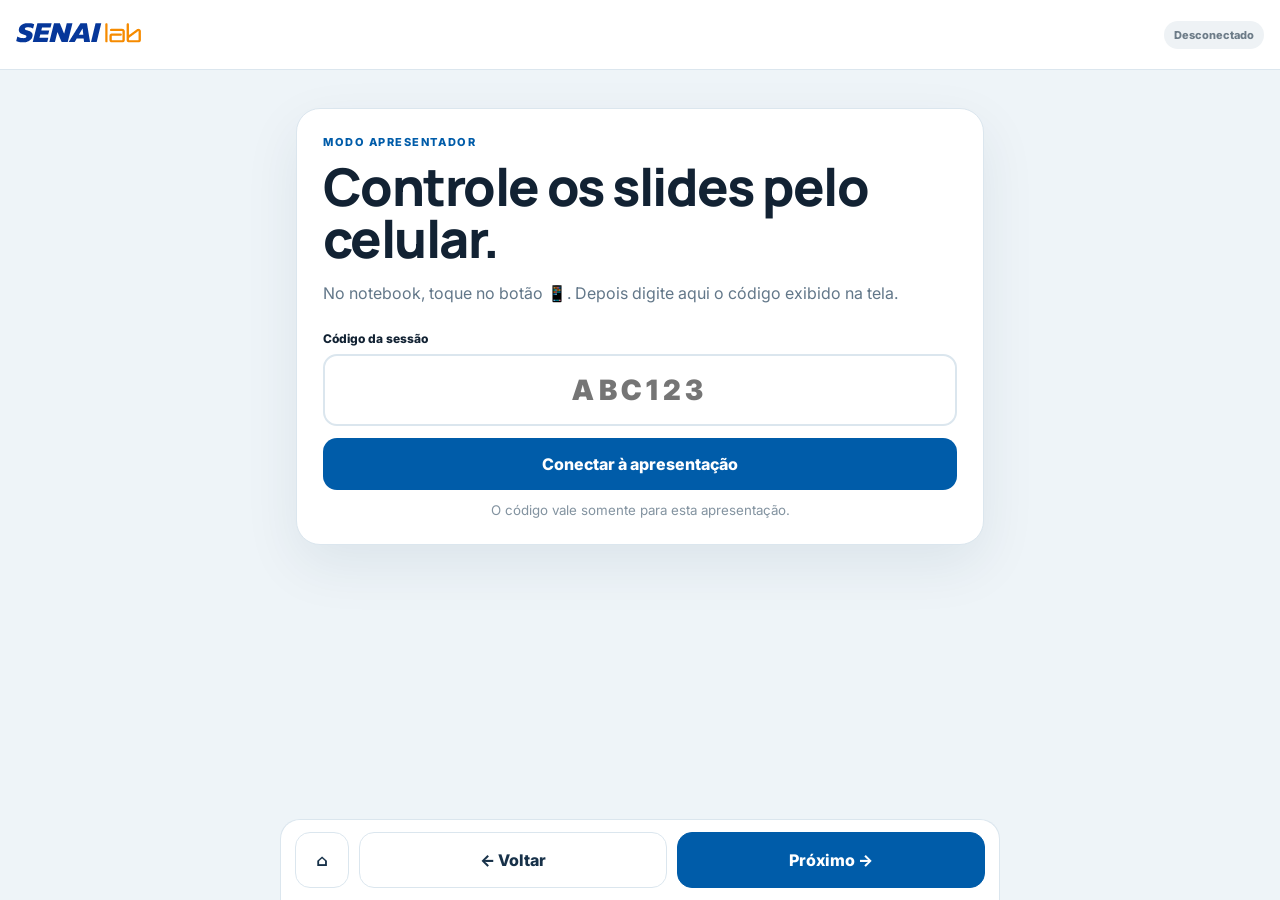
==== controle.html @ 6022dd05 "chore: atualiza contador do controle para 10 slides" ====
<!DOCTYPE html>
<html lang="pt-BR">
<head>
  <meta charset="UTF-8">
  <meta name="viewport" content="width=device-width, initial-scale=1, viewport-fit=cover">
  <meta name="theme-color" content="#005CA9">
  <meta name="description" content="Controle remoto da apresentação do ecossistema Portal Afonso Greco + SENAI Lab.">
  <meta name="robots" content="noindex, nofollow, noarchive">
  <meta name="color-scheme" content="light">
  <title>Controle — Portal Afonso Greco + SENAI Lab</title>
  <link rel="icon" href="favicon.svg" type="image/svg+xml">
  <link rel="preconnect" href="https://fonts.googleapis.com">
  <link rel="preconnect" href="https://fonts.gstatic.com" crossorigin>
  <link rel="stylesheet" href="controle.css">
  <link rel="stylesheet" href="controle-enhancements.css">
</head>
<body>
  <header class="mobile-head">
    <div class="mobile-brand"><img src="assets/logo-senai-lab.svg" alt="SENAI Lab" width="128" height="41" style="display:block;width:128px;height:auto"></div>
    <div id="connectionBadge" class="connection-badge" role="status" aria-live="polite">Desconectado</div>
  </header>

  <main class="controller-shell">
    <section id="joinView" class="join-card" aria-labelledby="joinTitle">
      <span class="eyebrow">Modo apresentador</span>
      <h1 id="joinTitle">Controle os slides pelo celular.</h1>
      <p>No notebook, toque no botão <strong>📱</strong>. Depois digite aqui o código exibido na tela.</p>
      <label for="sessionInput">Código da sessão</label>
      <input id="sessionInput" maxlength="6" minlength="4" inputmode="text" autocomplete="off" autocapitalize="characters" spellcheck="false" placeholder="ABC123" aria-describedby="sessionHelp">
      <button id="connectBtn" type="button" class="connect-btn">Conectar à apresentação</button>
      <small id="sessionHelp">O código vale somente para esta apresentação.</small>
    </section>

    <section id="presenterView" class="presenter-view" hidden aria-label="Notas do apresentador">
      <div class="presenter-meta">
        <span id="slidePosition" aria-live="polite">Slide 1 de 10</span>
        <span id="timer" aria-label="Tempo de apresentação">00:00</span>
      </div>
      <div class="mobile-progress" aria-hidden="true"><span id="mobileProgress"></span></div>

      <article class="speaker-card">
        <span class="speaker-label">Sua fala</span>
        <h2 id="speakerTitle">Abertura</h2>
        <p id="speakerText"></p>
        <div class="talk-points">
          <strong>Se quiser resumir:</strong>
          <ul id="speakerPoints"></ul>
        </div>
      </article>

      <div class="session-row">
        <span>Sessão <b id="sessionLabel"></b></span>
        <button id="disconnectBtn" type="button">Desconectar</button>
      </div>
    </section>
  </main>

  <nav id="mobileControls" class="mobile-controls" hidden aria-label="Controles dos slides">
    <button id="homeBtn" type="button" aria-label="Primeiro slide">⌂</button>
    <button id="prevBtn" type="button" class="main-control">← Voltar</button>
    <button id="nextBtn" type="button" class="main-control primary">Próximo →</button>
  </nav>

  <script src="controle.js"></script>
  <script src="presenter-notes.js"></script>
</body>
</html>
---- controle.css ----
@import url('https://fonts.googleapis.com/css2?family=Inter:wght@400;500;600;700;800&family=Manrope:wght@700;800&display=swap');

:root{--blue:#005CA9;--blue2:#004B87;--orange:#F5A623;--ink:#122233;--muted:#627789;--line:#dbe6ee;--bg:#eef4f8;--font-brand:"Neo Sans Pro",Manrope,Inter,system-ui,sans-serif}
*{box-sizing:border-box}
html,body{margin:0;min-height:100%;font-family:Inter,system-ui,sans-serif;background:var(--bg);color:var(--ink)}
body{padding-bottom:110px}
button,input{font:inherit}
.mobile-head{position:sticky;top:0;z-index:20;display:flex;justify-content:space-between;align-items:center;padding:14px 16px;background:#fff;border-bottom:1px solid var(--line)}
.mobile-brand{display:flex;align-items:baseline;gap:2px;font:800 22px var(--font-brand);color:var(--blue);letter-spacing:-.025em}
.mobile-brand b{color:var(--orange)}
.connection-badge{padding:7px 10px;border-radius:999px;background:#eef2f5;color:#6d7c88;font-size:11px;font-weight:800}
.connection-badge.online{background:#e5f6eb;color:#107b36}
.controller-shell{width:min(720px,100%);margin:0 auto;padding:22px 16px 28px}
.join-card,.speaker-card{background:#fff;border:1px solid var(--line);border-radius:24px;box-shadow:0 20px 55px rgba(7,46,79,.08)}
.join-card{padding:26px}
.eyebrow,.speaker-label{display:block;color:var(--blue);font-size:11px;font-weight:800;text-transform:uppercase;letter-spacing:.14em}
.join-card h1{font:800 clamp(32px,10vw,52px)/1 var(--font-brand);letter-spacing:-.03em;margin:12px 0 16px}
.join-card p{color:var(--muted);line-height:1.6}
.join-card label{display:block;margin:24px 0 8px;font-size:12px;font-weight:800}
.join-card input{width:100%;padding:17px;border:2px solid var(--line);border-radius:14px;text-align:center;text-transform:uppercase;font-size:28px;font-weight:900;letter-spacing:.16em;outline:none}
.join-card input:focus{border-color:var(--blue)}
.connect-btn{width:100%;margin-top:12px;padding:16px;border:0;border-radius:14px;background:var(--blue);color:#fff;font-weight:800;cursor:pointer}
.join-card small{display:block;margin-top:12px;color:#8393a0;text-align:center}
.presenter-meta{display:flex;justify-content:space-between;align-items:center;font-size:12px;font-weight:800;color:#607487;margin-bottom:10px}
#timer{font-variant-numeric:tabular-nums}
.mobile-progress{height:5px;background:#dfe8ef;border-radius:999px;overflow:hidden;margin-bottom:16px}.mobile-progress span{display:block;height:100%;width:9%;background:linear-gradient(90deg,var(--blue),var(--orange));transition:.25s}
.speaker-card{padding:24px}
.speaker-card h2{font:800 30px/1.08 var(--font-brand);letter-spacing:-.025em;margin:10px 0 16px}
.speaker-card>p{font-size:18px;line-height:1.72;margin:0;color:#293e50}
.talk-points{margin-top:24px;padding:18px;border-radius:16px;background:#f4f8fb;border:1px solid #e1eaf1}
.talk-points strong{font-size:12px;color:var(--blue)}
.talk-points ul{margin:10px 0 0;padding-left:20px;color:#536b7e;line-height:1.55;font-size:14px}
.session-row{display:flex;justify-content:space-between;align-items:center;margin-top:14px;padding:0 4px;color:#718494;font-size:11px}
.session-row button{border:0;background:transparent;color:#a14141;font-weight:700}
.mobile-controls{position:fixed;left:0;right:0;bottom:0;z-index:30;display:grid;grid-template-columns:54px 1fr 1fr;gap:10px;padding:12px 14px calc(12px + env(safe-area-inset-bottom));background:rgba(255,255,255,.96);border-top:1px solid var(--line);backdrop-filter:blur(16px)}
.mobile-controls button{min-height:56px;border:1px solid var(--line);border-radius:15px;background:#fff;color:#173149;font-weight:800;cursor:pointer}
.mobile-controls .primary{background:var(--blue);border-color:var(--blue);color:#fff}
.mobile-controls button:disabled{opacity:.35}
@media(min-width:700px){.controller-shell{padding-top:38px}.speaker-card{padding:34px}.mobile-controls{left:50%;right:auto;transform:translateX(-50%);width:min(720px,100%);border:1px solid var(--line);border-bottom:0;border-radius:20px 20px 0 0}}
---- controle-enhancements.css ----
:focus-visible{
  outline:3px solid #F5A623;
  outline-offset:3px;
}

button,input{touch-action:manipulation}
button:disabled{cursor:not-allowed}
.connection-badge[role="status"]{min-width:88px;text-align:center}
.join-card input:invalid:not(:placeholder-shown){border-color:#b94a48}

@media(prefers-reduced-motion:reduce){
  *,*::before,*::after{
    animation-duration:.01ms!important;
    animation-iteration-count:1!important;
    transition-duration:.01ms!important;
    scroll-behavior:auto!important;
  }
}

@media(max-width:420px){
  .join-card{padding:22px 18px}
  .speaker-card{padding:20px 18px}
  .speaker-card>p{font-size:17px}
  .mobile-controls{grid-template-columns:48px 1fr 1fr;gap:8px;padding-left:10px;padding-right:10px}
  .mobile-controls button{font-size:13px}
}
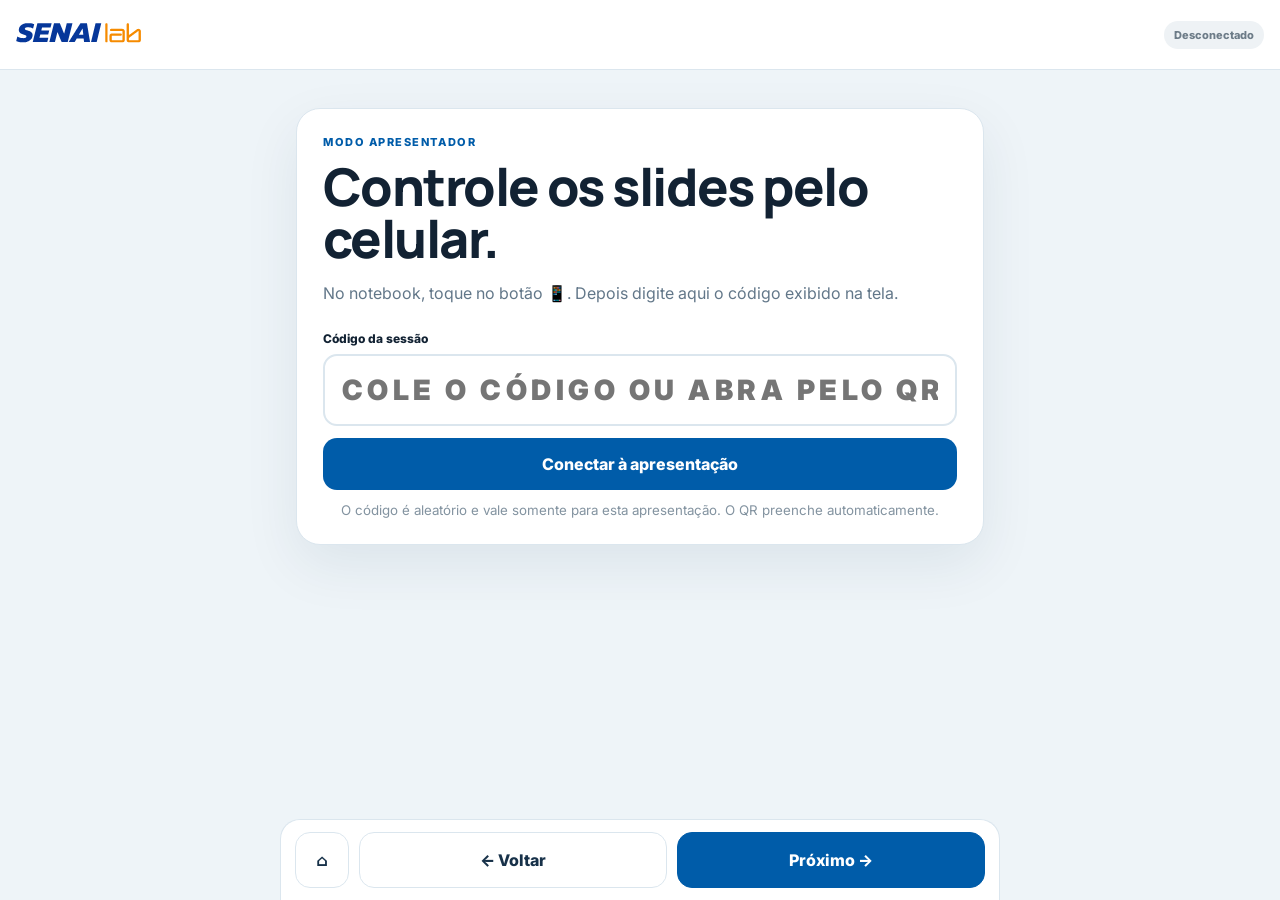
==== commit e7df6d06: "security: adapta controle ao token remoto forte" ====
--- a/controle.html
+++ b/controle.html
@@ -26,9 +26,9 @@
       <h1 id="joinTitle">Controle os slides pelo celular.</h1>
       <p>No notebook, toque no botão <strong>📱</strong>. Depois digite aqui o código exibido na tela.</p>
       <label for="sessionInput">Código da sessão</label>
-      <input id="sessionInput" maxlength="6" minlength="4" inputmode="text" autocomplete="off" autocapitalize="characters" spellcheck="false" placeholder="ABC123" aria-describedby="sessionHelp">
+      <input id="sessionInput" maxlength="26" minlength="20" inputmode="text" autocomplete="off" autocapitalize="characters" spellcheck="false" placeholder="Cole o código ou abra pelo QR" aria-describedby="sessionHelp">
       <button id="connectBtn" type="button" class="connect-btn">Conectar à apresentação</button>
-      <small id="sessionHelp">O código vale somente para esta apresentação.</small>
+      <small id="sessionHelp">O código é aleatório e vale somente para esta apresentação. O QR preenche automaticamente.</small>
     </section>
 
     <section id="presenterView" class="presenter-view" hidden aria-label="Notas do apresentador">
@@ -61,7 +61,7 @@
     <button id="nextBtn" type="button" class="main-control primary">Próximo →</button>
   </nav>
 
-  <script src="controle.js"></script>
-  <script src="presenter-notes.js"></script>
+  <script src="presenter-notes.js?v=20260921-hardening1"></script>
+  <script src="controle.js?v=20260921-hardening1"></script>
 </body>
 </html>
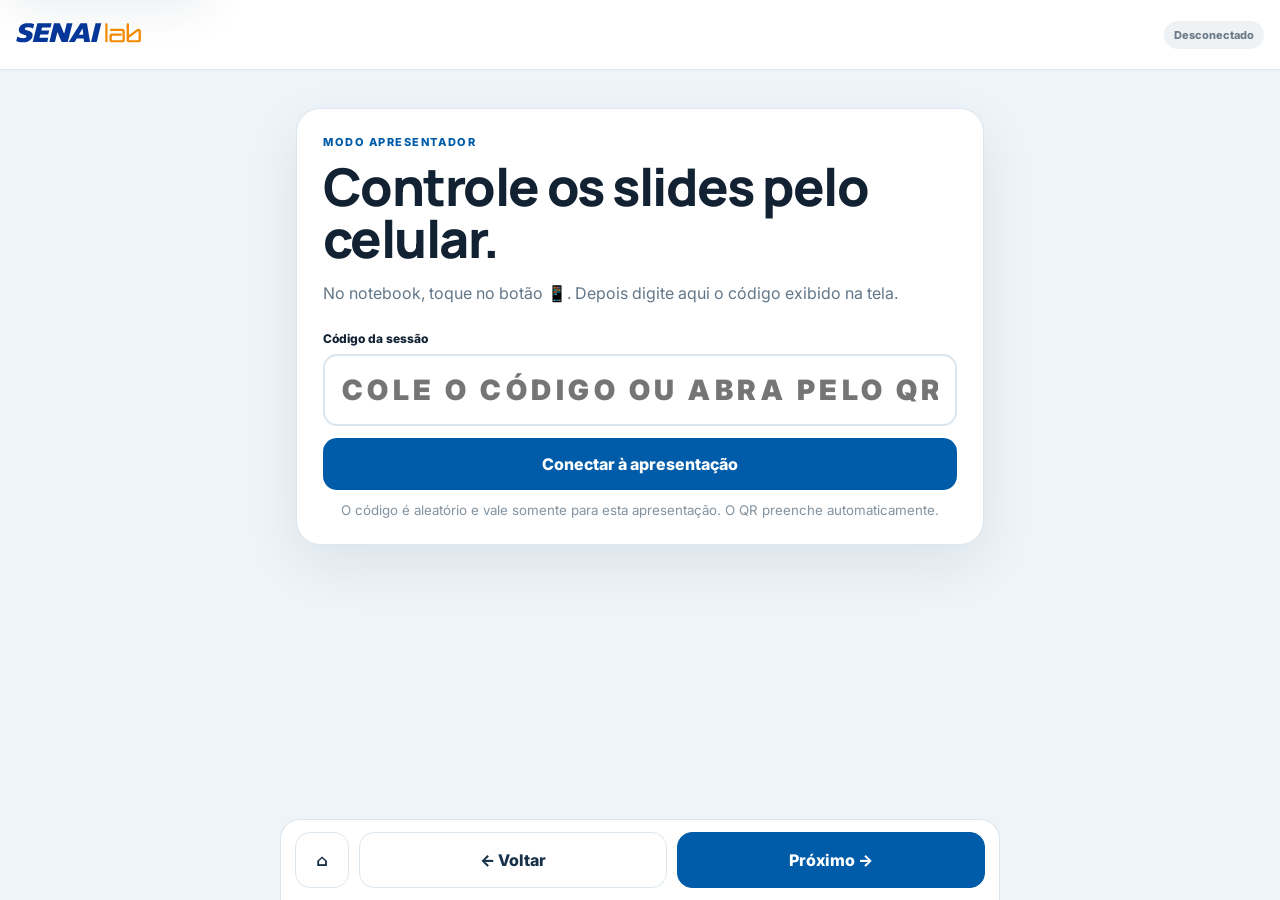
==== commit b265198a: "a11y: adiciona atalho para conteudo principal" ====
--- a/controle.html
+++ b/controle.html
@@ -11,16 +11,18 @@
   <link rel="icon" href="favicon.svg" type="image/svg+xml">
   <link rel="preconnect" href="https://fonts.googleapis.com">
   <link rel="preconnect" href="https://fonts.gstatic.com" crossorigin>
+  <link rel="stylesheet" href="./css/senai-foundation.css?v=20260922-a11y1">
   <link rel="stylesheet" href="controle.css">
   <link rel="stylesheet" href="controle-enhancements.css">
 </head>
 <body>
+  <a class="skip-link" href="#mainContent">Pular para o conteúdo</a>
   <header class="mobile-head">
     <div class="mobile-brand"><img src="assets/logo-senai-lab.svg" alt="SENAI Lab" width="128" height="41" style="display:block;width:128px;height:auto"></div>
     <div id="connectionBadge" class="connection-badge" role="status" aria-live="polite">Desconectado</div>
   </header>
 
-  <main class="controller-shell">
+  <main id="mainContent" class="controller-shell">
     <section id="joinView" class="join-card" aria-labelledby="joinTitle">
       <span class="eyebrow">Modo apresentador</span>
       <h1 id="joinTitle">Controle os slides pelo celular.</h1>
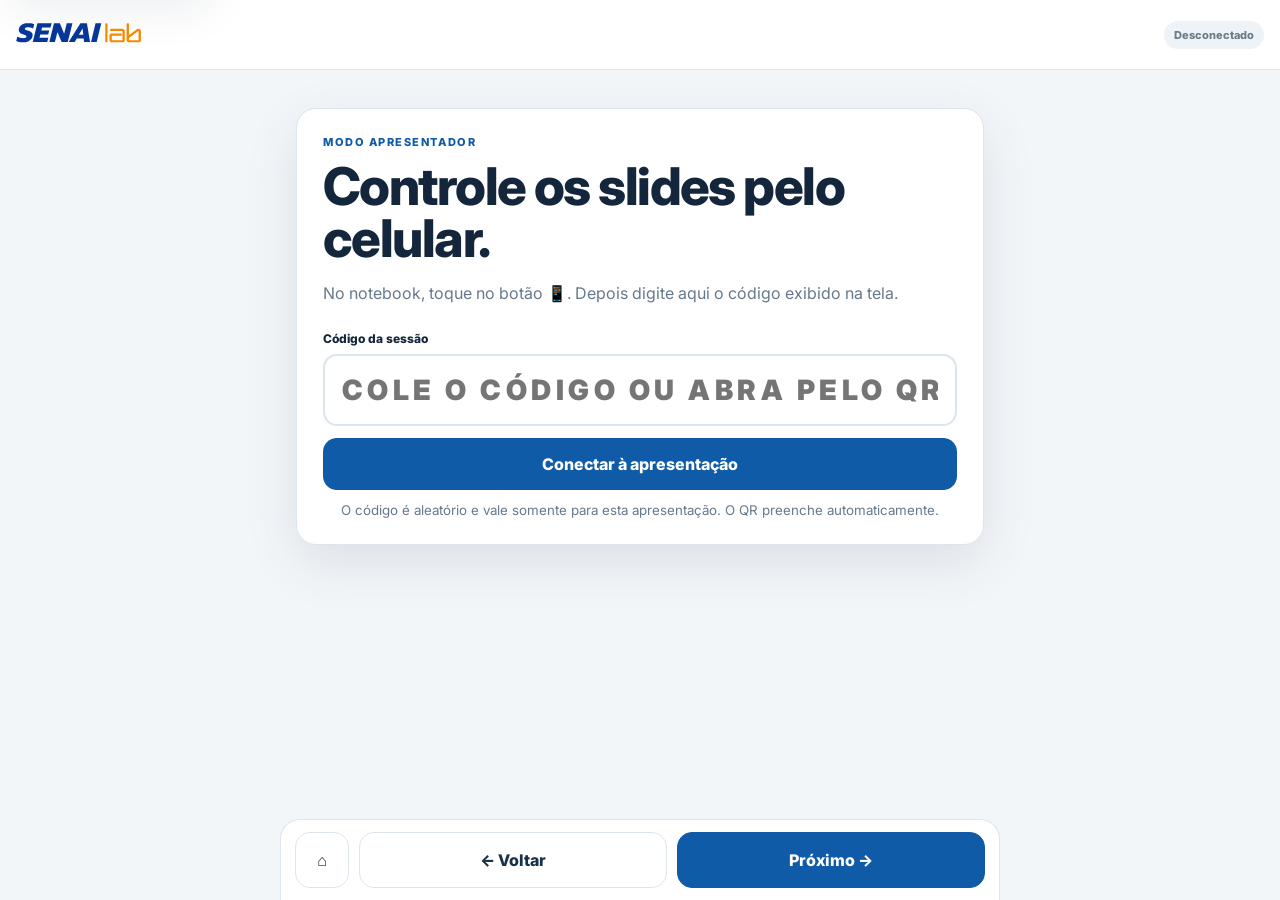
==== commit 4565360b: "chore: ativa DS3 no controle remoto" ====
--- a/controle.html
+++ b/controle.html
@@ -3,7 +3,7 @@
 <head>
   <meta charset="UTF-8">
   <meta name="viewport" content="width=device-width, initial-scale=1, viewport-fit=cover">
-  <meta name="theme-color" content="#005CA9">
+  <meta name="theme-color" content="#0f5ba8">
   <meta name="description" content="Controle remoto da apresentação do ecossistema Portal Afonso Greco + SENAI Lab.">
   <meta name="robots" content="noindex, nofollow, noarchive">
   <meta name="color-scheme" content="light">
@@ -11,8 +11,9 @@
   <link rel="icon" href="favicon.svg" type="image/svg+xml">
   <link rel="preconnect" href="https://fonts.googleapis.com">
   <link rel="preconnect" href="https://fonts.gstatic.com" crossorigin>
-  <link rel="stylesheet" href="./css/senai-foundation.css?v=20260922-a11y1">
-  <link rel="stylesheet" href="controle.css">
+  <link rel="stylesheet" href="./css/senai-tokens.css?v=20261009-ds3">
+  <link rel="stylesheet" href="./css/senai-foundation.css?v=20261009-ds3">
+  <link rel="stylesheet" href="controle.css?v=20261009-ds3">
   <link rel="stylesheet" href="controle-enhancements.css">
 </head>
 <body>
--- a/css/senai-tokens.css
+++ b/css/senai-tokens.css
@@ -0,0 +1,93 @@
+:root{
+  /* ==========================================================
+     SENAI / Afonso Greco — Design System DS3
+     Fonte única de verdade visual para o ecossistema.
+     ========================================================== */
+
+  /* Marca */
+  --senai-brand-blue:#0f5ba8;
+  --senai-brand-blue-strong:#06379a;
+  --senai-brand-blue-dark:#004b87;
+  --senai-brand-navy:#10203a;
+  --senai-brand-orange:#f5a623;
+  --senai-brand-red:#e5654c;
+
+  /* Semântica de marca */
+  --senai-primary:var(--senai-brand-blue);
+  --senai-primary-strong:var(--senai-brand-blue-strong);
+  --senai-accent:var(--senai-brand-orange);
+
+  /* Texto e superfícies */
+  --senai-ink:#14263b;
+  --senai-text:var(--senai-ink);
+  --senai-muted:#66798c;
+  --senai-bg:#f3f6f9;
+  --senai-surface:#ffffff;
+  --senai-surface-soft:#eef3f8;
+  --senai-line:#dce5ed;
+
+  /* Aliases semânticos de superfície */
+  --senai-card:var(--senai-surface);
+  --senai-border:var(--senai-line);
+
+  /* Estados */
+  --senai-success:#12a56a;
+  --senai-warning:#e9a521;
+  --senai-danger:#d83f46;
+
+  /* Tipografia */
+  --senai-font-ui:Inter,"Segoe UI",Arial,sans-serif;
+  --senai-font-brand:"Neo Sans Pro Local","Neo Sans Pro",Barlow,Inter,Arial,sans-serif;
+
+  /* Espaçamento */
+  --senai-space-1:4px;
+  --senai-space-2:8px;
+  --senai-space-3:12px;
+  --senai-space-4:16px;
+  --senai-space-5:20px;
+  --senai-space-6:24px;
+  --senai-space-8:32px;
+  --senai-space-10:40px;
+
+  /* Geometria */
+  --senai-radius-sm:10px;
+  --senai-radius-md:14px;
+  --senai-radius-lg:20px;
+  --senai-radius-pill:999px;
+  --senai-radius-control:14px;
+  --senai-control-height:44px;
+
+  /* Larguras estruturais */
+  --senai-content-sm:720px;
+  --senai-content-md:960px;
+  --senai-content-lg:1180px;
+
+  /* Elevação */
+  --senai-shadow-sm:0 8px 24px rgba(23,52,80,.08);
+  --senai-shadow-md:0 18px 54px rgba(16,36,64,.10);
+  --senai-shadow-lg:0 28px 80px rgba(8,43,76,.14);
+  --senai-shadow:0 18px 48px rgba(22,42,69,.10);
+
+  /* Foco acessível */
+  --senai-focus:#f5a623;
+  --senai-focus-ring:0 0 0 4px rgba(245,166,35,.24);
+
+  /* Movimento */
+  --senai-motion-fast:140ms;
+  --senai-motion-base:180ms;
+  --senai-motion-slow:260ms;
+}
+
+html[data-theme="dark"]{
+  --senai-ink:#edf4fb;
+  --senai-text:var(--senai-ink);
+  --senai-muted:#a6b5c7;
+  --senai-bg:#0d141d;
+  --senai-surface:#141e29;
+  --senai-surface-soft:#1b2836;
+  --senai-line:#29394a;
+  --senai-shadow-sm:0 8px 24px rgba(0,0,0,.22);
+  --senai-shadow-md:0 18px 54px rgba(0,0,0,.28);
+  --senai-shadow-lg:0 28px 80px rgba(0,0,0,.36);
+  --senai-shadow:0 18px 48px rgba(0,0,0,.28);
+}
--- a/controle.css
+++ b/controle.css
@@ -1,39 +1,39 @@
 @import url('https://fonts.googleapis.com/css2?family=Inter:wght@400;500;600;700;800&family=Manrope:wght@700;800&display=swap');
 
-:root{--blue:#005CA9;--blue2:#004B87;--orange:#F5A623;--ink:#122233;--muted:#627789;--line:#dbe6ee;--bg:#eef4f8;--font-brand:"Neo Sans Pro",Manrope,Inter,system-ui,sans-serif}
+:root{--blue:var(--senai-primary);--blue2:var(--senai-brand-blue-dark);--orange:var(--senai-accent);--ink:var(--senai-ink);--muted:var(--senai-muted);--line:var(--senai-line);--bg:var(--senai-bg);--surface:var(--senai-surface);--surface-soft:var(--senai-surface-soft);--success:var(--senai-success);--danger:var(--senai-danger);--font-brand:var(--senai-font-brand)}
 *{box-sizing:border-box}
-html,body{margin:0;min-height:100%;font-family:Inter,system-ui,sans-serif;background:var(--bg);color:var(--ink)}
+html,body{margin:0;min-height:100%;font-family:var(--senai-font-ui);background:var(--bg);color:var(--ink)}
 body{padding-bottom:110px}
 button,input{font:inherit}
-.mobile-head{position:sticky;top:0;z-index:20;display:flex;justify-content:space-between;align-items:center;padding:14px 16px;background:#fff;border-bottom:1px solid var(--line)}
+.mobile-head{position:sticky;top:0;z-index:20;display:flex;justify-content:space-between;align-items:center;padding:14px 16px;background:var(--surface);border-bottom:1px solid var(--line)}
 .mobile-brand{display:flex;align-items:baseline;gap:2px;font:800 22px var(--font-brand);color:var(--blue);letter-spacing:-.025em}
 .mobile-brand b{color:var(--orange)}
-.connection-badge{padding:7px 10px;border-radius:999px;background:#eef2f5;color:#6d7c88;font-size:11px;font-weight:800}
-.connection-badge.online{background:#e5f6eb;color:#107b36}
+.connection-badge{padding:7px 10px;border-radius:999px;background:var(--surface-soft);color:#6d7c88;font-size:11px;font-weight:800}
+.connection-badge.online{background:color-mix(in srgb,var(--success) 12%,var(--surface));color:var(--success)}
 .controller-shell{width:min(720px,100%);margin:0 auto;padding:22px 16px 28px}
-.join-card,.speaker-card{background:#fff;border:1px solid var(--line);border-radius:24px;box-shadow:0 20px 55px rgba(7,46,79,.08)}
+.join-card,.speaker-card{background:var(--surface);border:1px solid var(--line);border-radius:var(--senai-radius-lg);box-shadow:var(--senai-shadow-md)}
 .join-card{padding:26px}
 .eyebrow,.speaker-label{display:block;color:var(--blue);font-size:11px;font-weight:800;text-transform:uppercase;letter-spacing:.14em}
 .join-card h1{font:800 clamp(32px,10vw,52px)/1 var(--font-brand);letter-spacing:-.03em;margin:12px 0 16px}
 .join-card p{color:var(--muted);line-height:1.6}
 .join-card label{display:block;margin:24px 0 8px;font-size:12px;font-weight:800}
-.join-card input{width:100%;padding:17px;border:2px solid var(--line);border-radius:14px;text-align:center;text-transform:uppercase;font-size:28px;font-weight:900;letter-spacing:.16em;outline:none}
+.join-card input{width:100%;padding:17px;border:2px solid var(--line);border-radius:var(--senai-radius-control);text-align:center;text-transform:uppercase;font-size:28px;font-weight:900;letter-spacing:.16em;outline:none}
 .join-card input:focus{border-color:var(--blue)}
-.connect-btn{width:100%;margin-top:12px;padding:16px;border:0;border-radius:14px;background:var(--blue);color:#fff;font-weight:800;cursor:pointer}
-.join-card small{display:block;margin-top:12px;color:#8393a0;text-align:center}
-.presenter-meta{display:flex;justify-content:space-between;align-items:center;font-size:12px;font-weight:800;color:#607487;margin-bottom:10px}
+.connect-btn{width:100%;margin-top:12px;padding:16px;border:0;border-radius:var(--senai-radius-control);background:var(--blue);color:#fff;font-weight:800;cursor:pointer}
+.join-card small{display:block;margin-top:12px;color:var(--muted);text-align:center}
+.presenter-meta{display:flex;justify-content:space-between;align-items:center;font-size:12px;font-weight:800;color:var(--muted);margin-bottom:10px}
 #timer{font-variant-numeric:tabular-nums}
 .mobile-progress{height:5px;background:#dfe8ef;border-radius:999px;overflow:hidden;margin-bottom:16px}.mobile-progress span{display:block;height:100%;width:9%;background:linear-gradient(90deg,var(--blue),var(--orange));transition:.25s}
 .speaker-card{padding:24px}
 .speaker-card h2{font:800 30px/1.08 var(--font-brand);letter-spacing:-.025em;margin:10px 0 16px}
 .speaker-card>p{font-size:18px;line-height:1.72;margin:0;color:#293e50}
-.talk-points{margin-top:24px;padding:18px;border-radius:16px;background:#f4f8fb;border:1px solid #e1eaf1}
+.talk-points{margin-top:24px;padding:18px;border-radius:16px;background:var(--surface-soft);border:1px solid var(--line)}
 .talk-points strong{font-size:12px;color:var(--blue)}
-.talk-points ul{margin:10px 0 0;padding-left:20px;color:#536b7e;line-height:1.55;font-size:14px}
-.session-row{display:flex;justify-content:space-between;align-items:center;margin-top:14px;padding:0 4px;color:#718494;font-size:11px}
-.session-row button{border:0;background:transparent;color:#a14141;font-weight:700}
-.mobile-controls{position:fixed;left:0;right:0;bottom:0;z-index:30;display:grid;grid-template-columns:54px 1fr 1fr;gap:10px;padding:12px 14px calc(12px + env(safe-area-inset-bottom));background:rgba(255,255,255,.96);border-top:1px solid var(--line);backdrop-filter:blur(16px)}
-.mobile-controls button{min-height:56px;border:1px solid var(--line);border-radius:15px;background:#fff;color:#173149;font-weight:800;cursor:pointer}
+.talk-points ul{margin:10px 0 0;padding-left:20px;color:var(--muted);line-height:1.55;font-size:14px}
+.session-row{display:flex;justify-content:space-between;align-items:center;margin-top:14px;padding:0 4px;color:var(--muted);font-size:11px}
+.session-row button{border:0;background:transparent;color:var(--danger);font-weight:700}
+.mobile-controls{position:fixed;left:0;right:0;bottom:0;z-index:30;display:grid;grid-template-columns:54px 1fr 1fr;gap:10px;padding:12px 14px calc(12px + env(safe-area-inset-bottom));background:color-mix(in srgb,var(--surface) 96%,transparent);border-top:1px solid var(--line);backdrop-filter:blur(16px)}
+.mobile-controls button{min-height:56px;border:1px solid var(--line);border-radius:15px;background:var(--surface);color:#173149;font-weight:800;cursor:pointer}
 .mobile-controls .primary{background:var(--blue);border-color:var(--blue);color:#fff}
 .mobile-controls button:disabled{opacity:.35}
 @media(min-width:700px){.controller-shell{padding-top:38px}.speaker-card{padding:34px}.mobile-controls{left:50%;right:auto;transform:translateX(-50%);width:min(720px,100%);border:1px solid var(--line);border-bottom:0;border-radius:20px 20px 0 0}}
